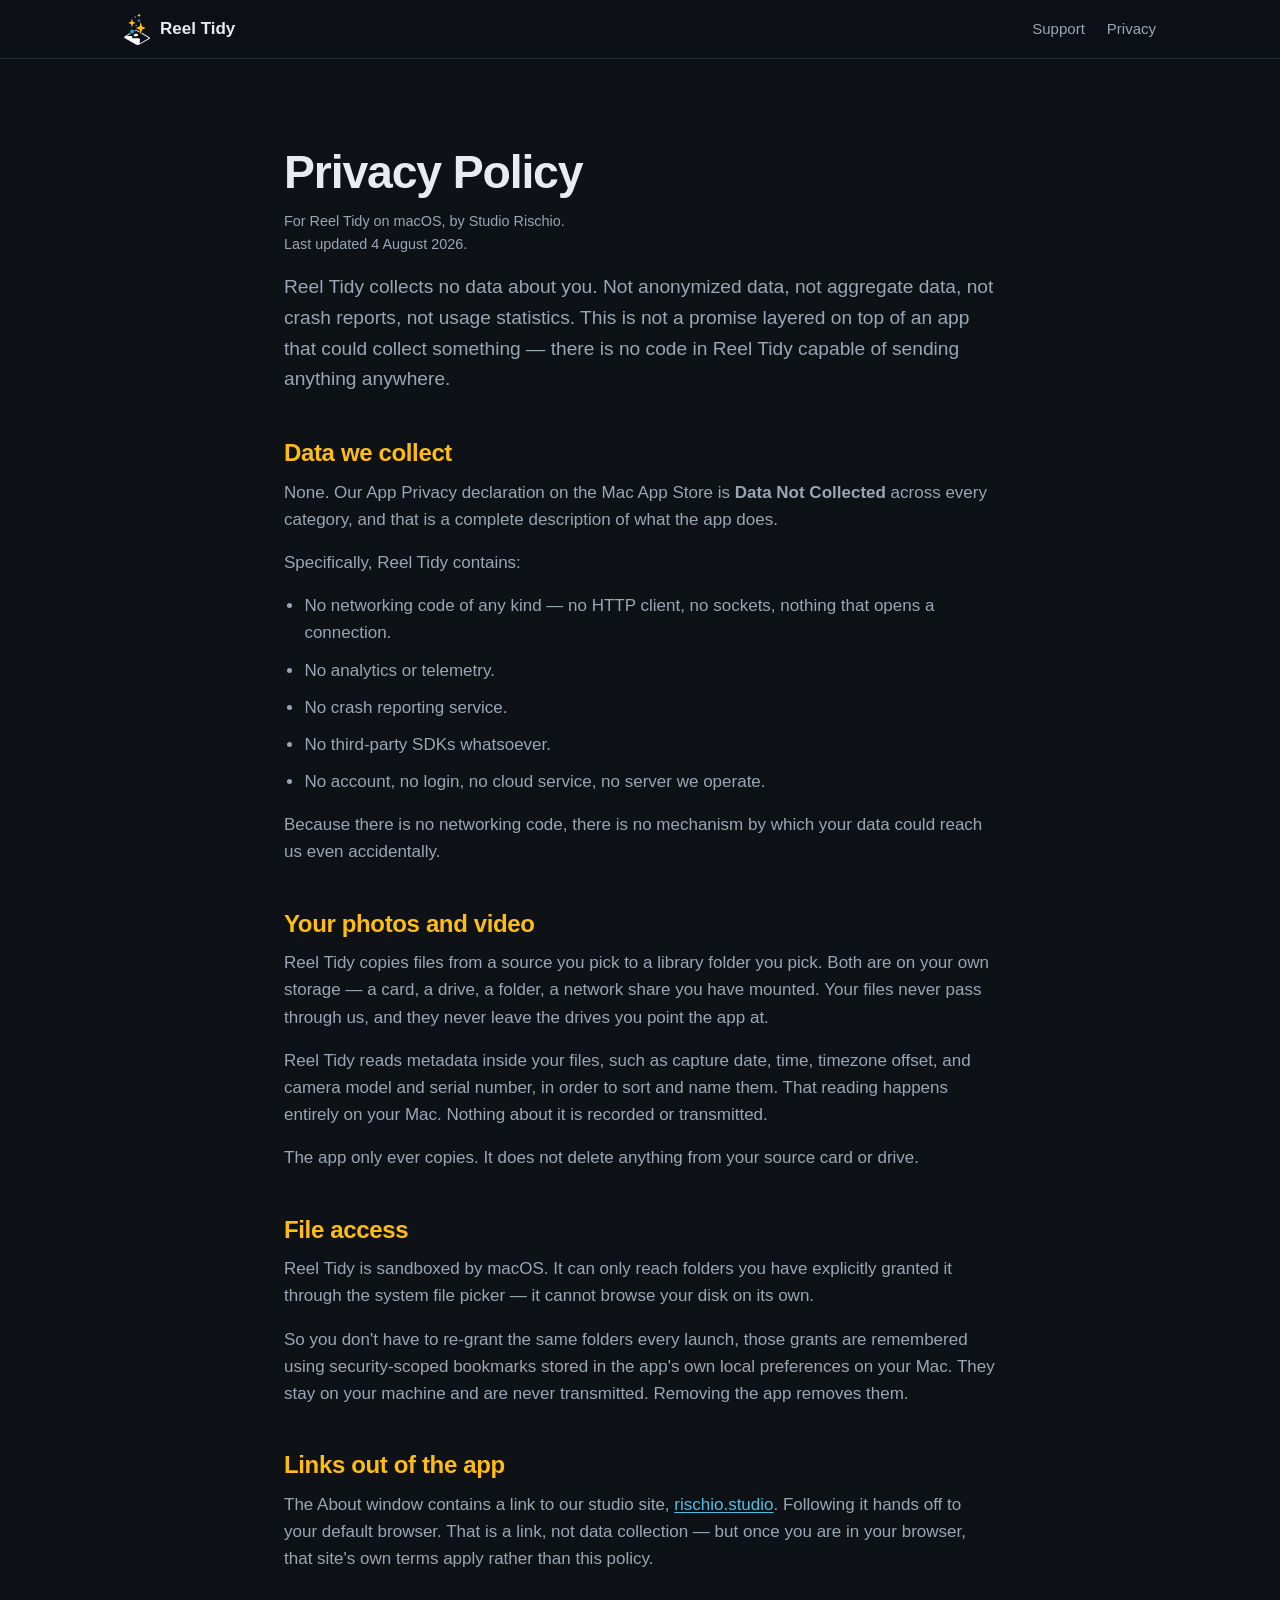
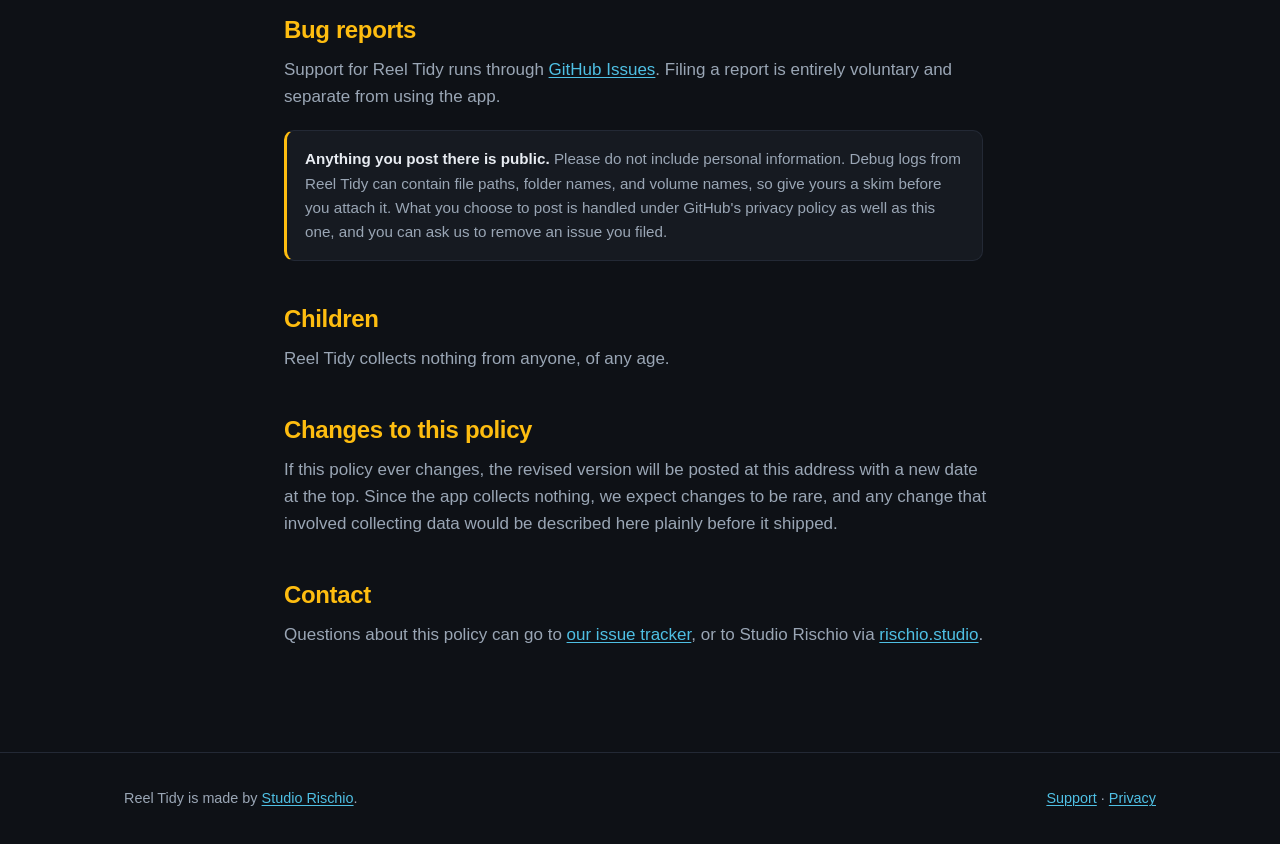
==== privacy.html @ 3fe1f8e8 "added privacy policy" ====
<!DOCTYPE html>
<html lang="en">
<head>
<meta charset="utf-8">
<meta name="viewport" content="width=device-width, initial-scale=1">
<meta name="color-scheme" content="dark">
<title>Privacy Policy — Reel Tidy</title>
<meta name="description" content="Reel Tidy collects no data. It has no networking code, no analytics, no account, and no cloud service. Your photos and video never leave your own drives.">
<link rel="icon" href="assets/ReelTidy.svg" type="image/svg+xml">
<link rel="stylesheet" href="styles.css">
</head>
<body>

<a class="skip-link" href="#main">Skip to content</a>

<header class="site-header">
  <div class="wrap site-header__inner">
    <a class="brand" href="index.html">
      <img class="brand__mark" src="assets/ReelTidy.svg" alt="" width="32" height="40">
      <span class="brand__name">Reel Tidy</span>
    </a>
    <nav aria-label="Primary">
      <a href="index.html#support">Support</a>
      <a href="privacy.html" aria-current="page">Privacy</a>
    </nav>
  </div>
</header>

<main id="main" class="section doc">
  <div class="wrap">

    <h1>Privacy Policy</h1>
    <p class="doc__meta">
      For Reel Tidy on macOS, by Studio Rischio.<br>
      Last updated 4 August 2026.
    </p>

    <p class="doc__lede">
      Reel Tidy collects no data about you. Not anonymized data, not aggregate data, not
      crash reports, not usage statistics. This is not a promise layered on top of an app
      that could collect something — there is no code in Reel Tidy capable of sending
      anything anywhere.
    </p>

    <h2>Data we collect</h2>
    <p>
      None. Our App Privacy declaration on the Mac App Store is <strong>Data Not
      Collected</strong> across every category, and that is a complete description of what
      the app does.
    </p>
    <p>Specifically, Reel Tidy contains:</p>
    <ul class="plain-list">
      <li>No networking code of any kind — no HTTP client, no sockets, nothing that opens a connection.</li>
      <li>No analytics or telemetry.</li>
      <li>No crash reporting service.</li>
      <li>No third-party SDKs whatsoever.</li>
      <li>No account, no login, no cloud service, no server we operate.</li>
    </ul>
    <p>
      Because there is no networking code, there is no mechanism by which your data could
      reach us even accidentally.
    </p>

    <h2>Your photos and video</h2>
    <p>
      Reel Tidy copies files from a source you pick to a library folder you pick. Both are
      on your own storage — a card, a drive, a folder, a network share you have mounted.
      Your files never pass through us, and they never leave the drives you point the app at.
    </p>
    <p>
      Reel Tidy reads metadata inside your files, such as capture date, time, timezone
      offset, and camera model and serial number, in order to sort and name them. That
      reading happens entirely on your Mac. Nothing about it is recorded or transmitted.
    </p>
    <p>
      The app only ever copies. It does not delete anything from your source card or drive.
    </p>

    <h2>File access</h2>
    <p>
      Reel Tidy is sandboxed by macOS. It can only reach folders you have explicitly granted
      it through the system file picker — it cannot browse your disk on its own.
    </p>
    <p>
      So you don't have to re-grant the same folders every launch, those grants are
      remembered using security-scoped bookmarks stored in the app's own local preferences
      on your Mac. They stay on your machine and are never transmitted. Removing the app
      removes them.
    </p>

    <h2>Links out of the app</h2>
    <p>
      The About window contains a link to our studio site,
      <a href="https://rischio.studio/">rischio.studio</a>. Following it hands off to your
      default browser. That is a link, not data collection — but once you are in your
      browser, that site's own terms apply rather than this policy.
    </p>

    <h2>Bug reports</h2>
    <p>
      Support for Reel Tidy runs through
      <a href="https://github.com/studio-rischio/Reel-Tidy-Support/issues">GitHub Issues</a>.
      Filing a report is entirely voluntary and separate from using the app.
    </p>
    <p class="callout">
      <strong>Anything you post there is public.</strong> Please do not include personal
      information. Debug logs from Reel Tidy can contain file paths, folder names, and
      volume names, so give yours a skim before you attach it. What you choose to post is
      handled under GitHub's privacy policy as well as this one, and you can ask us to
      remove an issue you filed.
    </p>

    <h2>Children</h2>
    <p>
      Reel Tidy collects nothing from anyone, of any age.
    </p>

    <h2>Changes to this policy</h2>
    <p>
      If this policy ever changes, the revised version will be posted at this address with a
      new date at the top. Since the app collects nothing, we expect changes to be rare, and
      any change that involved collecting data would be described here plainly before it
      shipped.
    </p>

    <h2>Contact</h2>
    <p>
      Questions about this policy can go to
      <a href="https://github.com/studio-rischio/Reel-Tidy-Support/issues">our issue tracker</a>,
      or to Studio Rischio via <a href="https://rischio.studio/">rischio.studio</a>.
    </p>

  </div>
</main>

<footer class="site-footer">
  <div class="wrap site-footer__inner">
    <p>Reel Tidy is made by <a href="https://rischio.studio/">Studio Rischio</a>.</p>
    <p><a href="https://github.com/studio-rischio/Reel-Tidy-Support/issues">Support</a> · <a href="privacy.html">Privacy</a></p>
  </div>
</footer>

</body>
</html>
---- styles.css ----
/* Reel Tidy support site
   Brand colors are taken from the app icon artwork: cyan #1CA0CC, yellow #FEBD10.
   The page is dark on purpose — the app UI is dark and the screenshots sit better on it. */

:root {
  --bg:          #0E1116;
  --bg-raised:   #161A21;
  --bg-sunken:   #0A0D11;
  --line:        #232935;
  --text:        #E8ECF2;
  --text-dim:    #9AA6B5;
  --cyan:        #1CA0CC;
  --cyan-bright: #4FC0E4;
  --yellow:      #FEBD10;
  --wrap:        1080px;
  --font: -apple-system, BlinkMacSystemFont, "SF Pro Text", "Helvetica Neue", sans-serif;
  --mono: ui-monospace, SFMono-Regular, "SF Mono", Menlo, Consolas, monospace;
}

*, *::before, *::after { box-sizing: border-box; }

html { -webkit-text-size-adjust: 100%; }

body {
  margin: 0;
  background: var(--bg);
  color: var(--text);
  font-family: var(--font);
  font-size: 17px;
  line-height: 1.6;
  -webkit-font-smoothing: antialiased;
}

img { max-width: 100%; height: auto; display: block; }

a { color: var(--cyan-bright); text-decoration-thickness: 1px; text-underline-offset: 2px; }
a:hover { color: var(--yellow); }

:focus-visible {
  outline: 2px solid var(--yellow);
  outline-offset: 3px;
  border-radius: 2px;
}

code, kbd, .path, .transform__value, .legend dt {
  font-family: var(--mono);
}

.wrap {
  width: 100%;
  max-width: var(--wrap);
  margin-inline: auto;
  padding-inline: 24px;
}

.visually-hidden {
  position: absolute;
  width: 1px; height: 1px;
  margin: -1px; padding: 0; border: 0;
  clip-path: inset(50%);
  overflow: hidden;
  white-space: nowrap;
}

.skip-link {
  position: absolute;
  left: 12px; top: -60px;
  z-index: 10;
  padding: 10px 16px;
  background: var(--bg-raised);
  border: 1px solid var(--line);
  border-radius: 8px;
  transition: top .15s ease;
}
.skip-link:focus { top: 12px; }

/* ---------- header ---------- */

.site-header {
  position: sticky;
  top: 0;
  z-index: 5;
  background: rgba(14, 17, 22, .82);
  backdrop-filter: saturate(180%) blur(14px);
  border-bottom: 1px solid var(--line);
}

.site-header__inner {
  display: flex;
  align-items: center;
  justify-content: space-between;
  gap: 16px;
  min-height: 58px;
}

.brand {
  display: inline-flex;
  align-items: center;
  gap: 10px;
  color: var(--text);
  text-decoration: none;
  font-weight: 600;
}
.brand__mark { width: 26px; height: auto; }

.site-header nav { display: flex; gap: 22px; font-size: 15px; }
.site-header nav a { color: var(--text-dim); text-decoration: none; }
.site-header nav a:hover { color: var(--yellow); }

/* ---------- hero ---------- */

.hero {
  padding: clamp(56px, 10vw, 104px) 0 clamp(40px, 7vw, 72px);
  text-align: center;
  background:
    radial-gradient(closest-side at 50% 0%, rgba(28, 160, 204, .16), transparent 70%);
}

.hero__mark {
  width: clamp(96px, 16vw, 132px);
  margin: 0 auto clamp(20px, 4vw, 30px);
}

.hero__title {
  margin: 0;
  font-size: clamp(2.6rem, 8vw, 4.4rem);
  line-height: 1.05;
  letter-spacing: -.025em;
  font-weight: 700;
}

.hero__tagline {
  margin: 12px 0 0;
  font-size: clamp(1.15rem, 3.4vw, 1.5rem);
  color: var(--yellow);
  font-weight: 500;
}

.hero__lede {
  max-width: 34em;
  margin: 22px auto 0;
  color: var(--text-dim);
  font-size: clamp(1rem, 2.4vw, 1.125rem);
}

.hero__meta {
  margin: 20px 0 0;
  font-size: .9rem;
  color: var(--text-dim);
}

/* ---------- buttons ---------- */

.btn {
  display: inline-block;
  margin: 30px 0 0;
  padding: 13px 26px;
  border-radius: 10px;
  font-size: 1rem;
  font-weight: 600;
  text-decoration: none;
  border: 1px solid transparent;
}

.btn--primary {
  background: var(--cyan);
  color: #04141B;
}
.btn--primary:hover {
  background: var(--cyan-bright);
  color: #04141B;
}

/* The app is not on the store yet — this state is deliberately not a link. */
.btn--pending {
  background: transparent;
  border-color: var(--line);
  color: var(--text-dim);
  cursor: default;
}

/* ---------- sections ---------- */

.section {
  padding: clamp(48px, 8vw, 88px) 0;
  border-top: 1px solid var(--line);
}

.section--rule { background: var(--bg-sunken); }
.section--support { background: var(--bg-sunken); }

.section h2 {
  margin: 0 0 14px;
  font-size: clamp(1.6rem, 4.6vw, 2.3rem);
  letter-spacing: -.02em;
  line-height: 1.15;
}

.section__lede {
  max-width: 42em;
  margin: 0 0 32px;
  color: var(--text-dim);
  font-size: clamp(1rem, 2.4vw, 1.1rem);
}

.section__note {
  max-width: 42em;
  margin: 32px 0 0;
  color: var(--text-dim);
}

/* ---------- the naming rule ---------- */

.path {
  margin: 0 0 28px;
  padding: 16px 18px;
  background: var(--bg-raised);
  border: 1px solid var(--line);
  border-radius: 10px;
  color: var(--text-dim);
  font-size: .9rem;
  overflow-x: auto;
  white-space: nowrap;
}

.transform {
  display: grid;
  gap: 16px;
  align-items: center;
  grid-template-columns: 1fr auto 1fr;
}

.transform__side {
  padding: 18px;
  background: var(--bg-raised);
  border: 1px solid var(--line);
  border-radius: 12px;
  min-width: 0;
}

.transform__label {
  margin: 0 0 8px;
  font-size: .75rem;
  font-weight: 600;
  letter-spacing: .09em;
  text-transform: uppercase;
  color: var(--text-dim);
}

.transform__value {
  margin: 0;
  font-size: .95rem;
  overflow-x: auto;
  white-space: nowrap;
  padding-bottom: 2px;
}

.transform__value .dim { color: var(--text-dim); }
.transform__value b { font-weight: 600; }

.transform__arrow {
  margin: 0;
  font-size: 1.5rem;
  color: var(--cyan);
}

.k-date { color: var(--cyan-bright); }
.k-time { color: var(--yellow); }
.k-seq  { color: #7BD88F; }

.legend {
  margin: 30px 0 0;
  display: grid;
  gap: 18px;
  grid-template-columns: repeat(auto-fit, minmax(240px, 1fr));
}

.legend__item { margin: 0; }

.legend dt {
  margin: 0 0 6px;
  font-size: 1rem;
  font-weight: 600;
}

.legend dd {
  margin: 0;
  color: var(--text-dim);
  font-size: .95rem;
}

/* ---------- screenshot carousel ----------
   Bare app windows on transparency, each carrying its own drop shadow. Do not add
   a border-radius or box-shadow here: the radius would clip the baked-in shadow and
   a box-shadow would trace the transparent bounding box instead of the window. */

/* Slides sit stacked in normal flow until carousel.js marks the carousel ready.
   That way a blocked script still shows all four. */

.carousel__slide + .carousel__slide { margin-top: clamp(48px, 8vw, 96px); }

.carousel__slide {
  display: grid;
  grid-template-columns: 0.8fr 1.2fr;
  align-items: center;
  gap: clamp(20px, 5vw, 60px);
}

.carousel__eyebrow {
  margin: 0 0 10px;
  font-size: .75rem;
  font-weight: 600;
  letter-spacing: .12em;
  text-transform: uppercase;
  color: var(--cyan-bright);
}

.carousel__text h3 {
  margin: 0 0 14px;
  font-size: clamp(1.5rem, 4vw, 2.1rem);
  line-height: 1.15;
  letter-spacing: -.02em;
}

.carousel__sub {
  margin: 0;
  max-width: 32em;
  color: var(--text-dim);
  font-size: clamp(1rem, 2.4vw, 1.08rem);
}

.carousel__media img { width: 100%; }

/* ---- enhanced: one slide at a time ---- */

/* All slides share one grid cell, so the viewport is as tall as the tallest of
   them and nothing shifts as they change. */
.carousel.is-ready .carousel__viewport { display: grid; }

.carousel.is-ready .carousel__slide {
  grid-area: 1 / 1;
  margin: 0;
  opacity: 0;
  visibility: hidden;                    /* also keeps inactive slides out of tab order */
  transform: translateY(8px);
  transition: opacity .55s ease, transform .55s ease, visibility .55s;
}

.carousel.is-ready .carousel__slide.is-active {
  opacity: 1;
  visibility: visible;
  transform: none;
}

/* ---- controls ---- */

.carousel__controls {
  display: flex;
  align-items: center;
  justify-content: center;
  gap: 10px;
  margin-top: clamp(28px, 5vw, 44px);
}

.carousel__arrow {
  display: inline-flex;
  align-items: center;
  justify-content: center;
  width: 38px;
  height: 38px;
  padding: 0;
  background: var(--bg-raised);
  border: 1px solid var(--line);
  border-radius: 50%;
  color: var(--text);
  font-size: 1.35rem;
  line-height: 1;
  cursor: pointer;
  transition: border-color .15s ease, color .15s ease;
}

.carousel__arrow:hover {
  border-color: var(--cyan);
  color: var(--cyan-bright);
}

.carousel__dots {
  display: flex;
  align-items: center;
  gap: 8px;
  margin: 0 6px;
}

.carousel__dot {
  position: relative;
  width: 34px;
  height: 4px;
  padding: 0;
  background: var(--line);
  border: 0;
  border-radius: 2px;
  cursor: pointer;
  transition: background .2s ease;
}

/* Bigger invisible hit area — the visible bar is deliberately thin.
   Do not add overflow:hidden to the dot; it would clip this. */
.carousel__dot::before {
  content: "";
  position: absolute;
  inset: -12px -4px;
}

.carousel__dot:hover { background: var(--text-dim); }
.carousel__dot.is-active { background: rgba(28, 160, 204, .35); }

/* Fills across one interval, so it is visible that the thing advances on its own.
   The 5s duration below must match INTERVAL in carousel.js. */
.carousel__dot::after {
  content: "";
  position: absolute;
  inset: 0;
  width: 0;
  background: var(--cyan);
  border-radius: 2px;
}

.carousel__dot.is-active::after { width: 100%; }

.carousel__dot.is-timing::after {
  width: 0;
  animation: dot-fill 5s linear forwards;
}

@keyframes dot-fill {
  from { width: 0; }
  to   { width: 100%; }
}

/* ---------- feature cards ---------- */

.cards {
  list-style: none;
  margin: 0;
  padding: 0;
  display: grid;
  gap: 18px;
  grid-template-columns: repeat(auto-fit, minmax(270px, 1fr));
}

.card {
  padding: 22px;
  background: var(--bg-raised);
  border: 1px solid var(--line);
  border-radius: 12px;
}

.card h3 {
  margin: 0 0 8px;
  font-size: 1.05rem;
  color: var(--yellow);
}

.card p {
  margin: 0;
  color: var(--text-dim);
  font-size: .95rem;
}

.card code {
  font-size: .88em;
  color: var(--text);
}

/* ---------- support ---------- */

.section--support h3 {
  margin: 42px 0 12px;
  font-size: 1.15rem;
}

.checklist {
  max-width: 42em;
  margin: 0;
  padding-left: 1.3em;
  color: var(--text-dim);
}
.checklist li { margin-bottom: 8px; }

kbd {
  display: inline-block;
  padding: 1px 7px;
  margin: 0 1px;
  background: var(--bg-raised);
  border: 1px solid var(--line);
  border-bottom-width: 2px;
  border-radius: 5px;
  font-size: .85em;
  color: var(--text);
}

.callout {
  max-width: 46em;
  margin: 30px 0 0;
  padding: 16px 18px;
  background: var(--bg-raised);
  border: 1px solid var(--line);
  border-left: 3px solid var(--yellow);
  border-radius: 10px;
  color: var(--text-dim);
  font-size: .95rem;
}
.callout strong { color: var(--text); }

/* ---------- privacy ---------- */

.plain-list {
  max-width: 46em;
  margin: 0;
  padding-left: 1.2em;
  color: var(--text-dim);
}
.plain-list li { margin-bottom: 10px; }

/* ---------- prose pages (privacy policy, and anything like it) ---------- */

.doc { border-top: 0; }

.doc .wrap { max-width: 760px; }

.doc h1 {
  margin: 0 0 12px;
  font-size: clamp(2rem, 6vw, 2.9rem);
  letter-spacing: -.025em;
  line-height: 1.1;
}

.doc__meta {
  margin: 0 0 34px;
  color: var(--text-dim);
  font-size: .9rem;
}

.doc__lede {
  margin: 0 0 8px;
  font-size: clamp(1.05rem, 2.6vw, 1.2rem);
  color: var(--text);
}

.doc h2 {
  margin: 44px 0 12px;
  font-size: clamp(1.25rem, 3.4vw, 1.5rem);
  letter-spacing: -.015em;
  color: var(--yellow);
}

.doc p {
  margin: 0 0 16px;
  color: var(--text-dim);
}

.doc .plain-list { margin-bottom: 16px; }

.doc .callout { margin: 20px 0 16px; }

/* ---------- footer ---------- */

.site-footer {
  padding: 34px 0;
  border-top: 1px solid var(--line);
  color: var(--text-dim);
  font-size: .9rem;
}

.site-footer__inner {
  display: flex;
  flex-wrap: wrap;
  gap: 10px 28px;
  justify-content: space-between;
}
.site-footer p { margin: 0; }

/* ---------- narrow screens ---------- */

@media (max-width: 780px) {
  /* Stack each slide, text above its window. */
  .carousel__slide { grid-template-columns: 1fr; }
  .carousel.is-ready .carousel__slide { align-content: start; }
}

@media (max-width: 640px) {
  body { font-size: 16px; }

  .transform { grid-template-columns: 1fr; }
  .transform__arrow { transform: rotate(90deg); justify-self: center; }

  .site-header nav { gap: 16px; }
}

@media (prefers-reduced-motion: reduce) {
  * { transition: none !important; animation: none !important; }
}
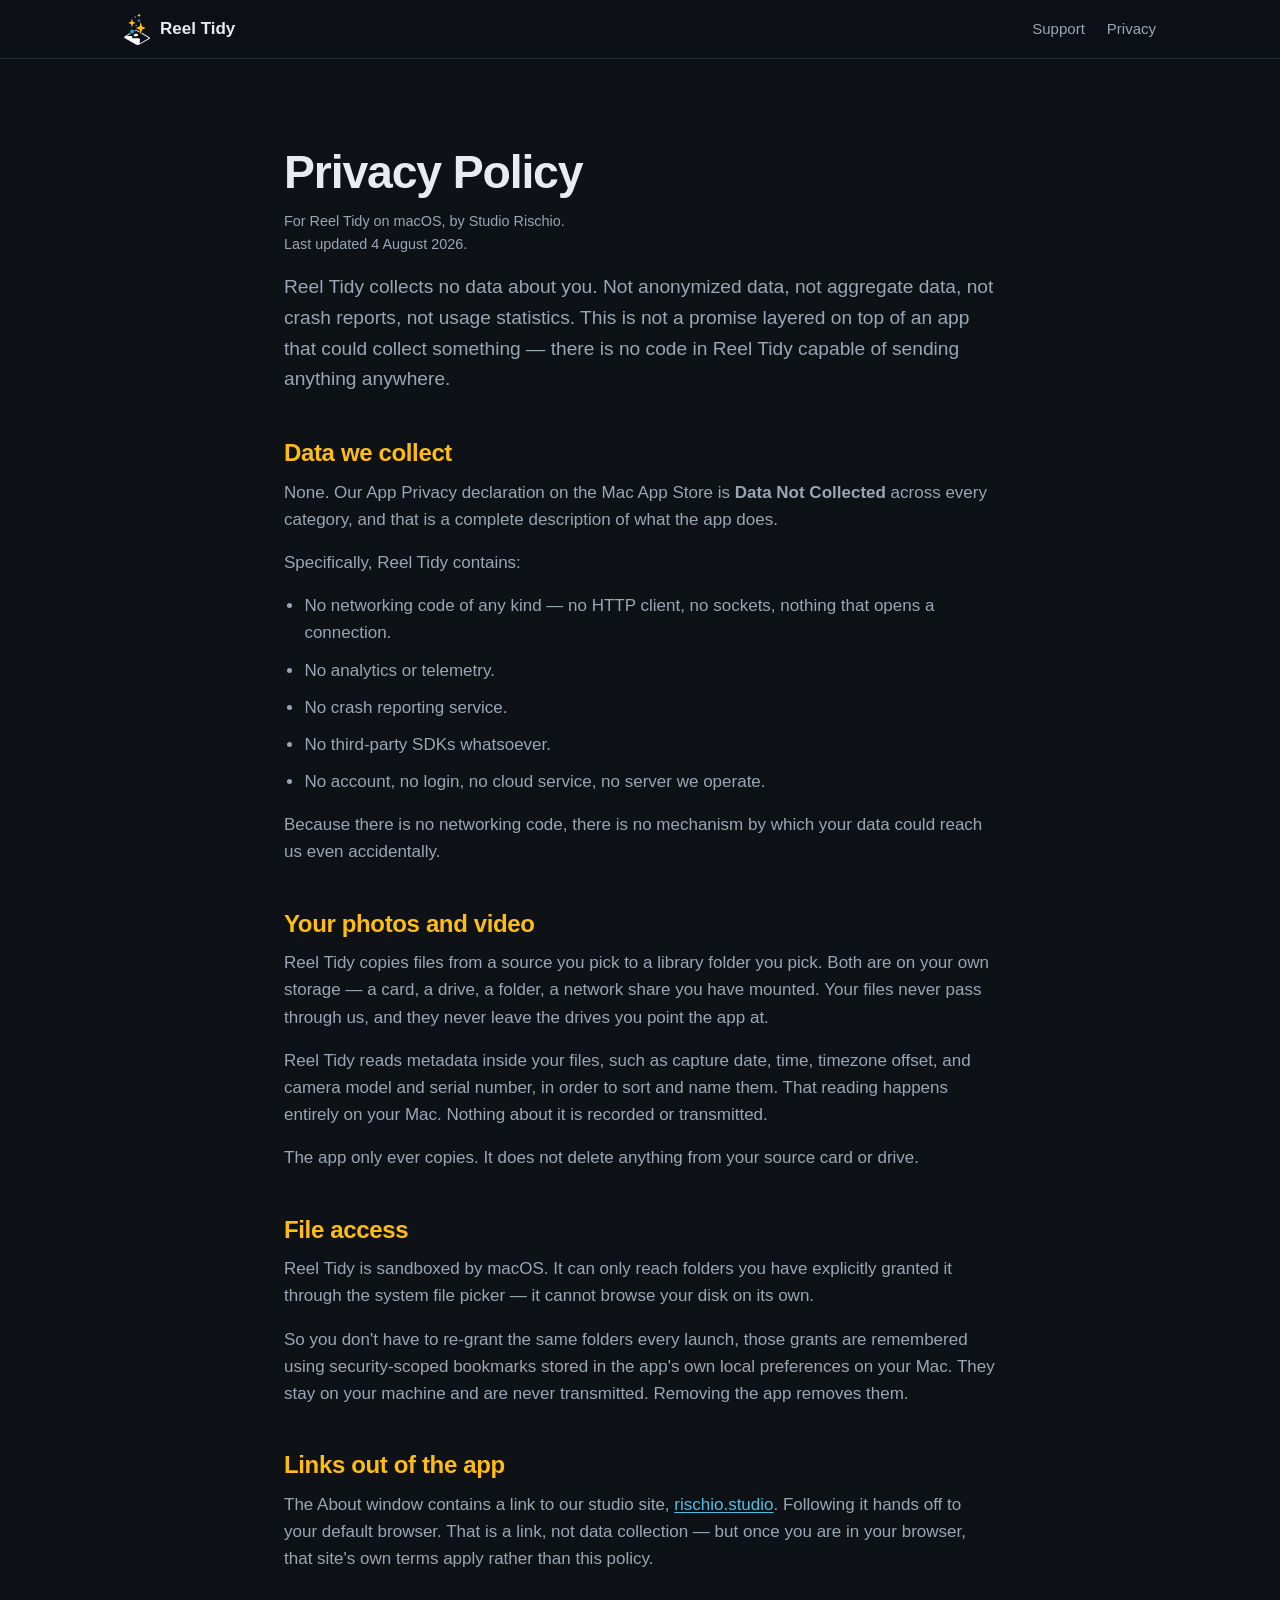
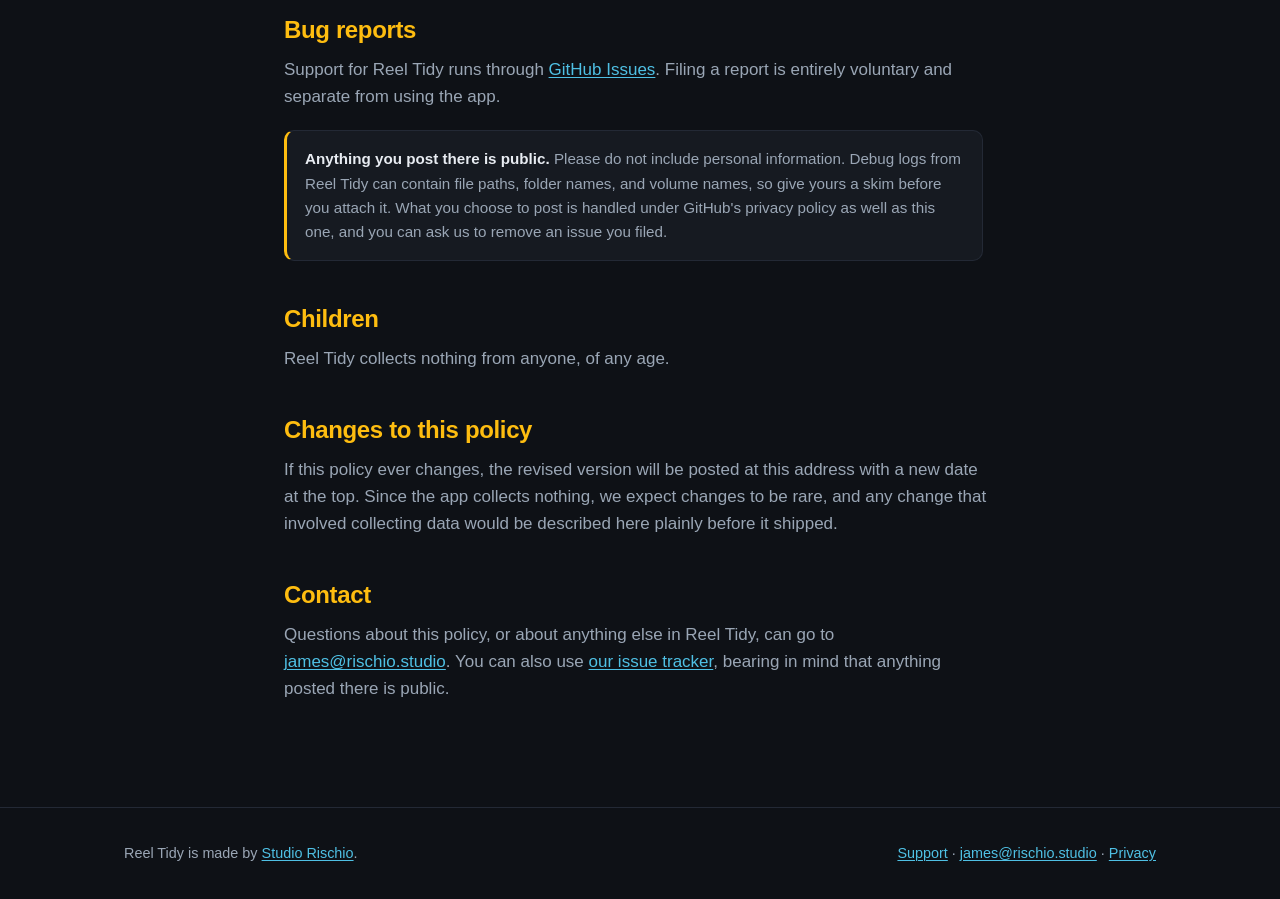
==== commit 4fd42982: "updated contact and information" ====
--- a/privacy.html
+++ b/privacy.html
@@ -125,9 +125,11 @@
 
     <h2>Contact</h2>
     <p>
-      Questions about this policy can go to
+      Questions about this policy, or about anything else in Reel Tidy, can go to
+      <a href="mailto:james@rischio.studio?subject=Reel%20Tidy%20privacy">james@rischio.studio</a>.
+      You can also use
       <a href="https://github.com/studio-rischio/Reel-Tidy-Support/issues">our issue tracker</a>,
-      or to Studio Rischio via <a href="https://rischio.studio/">rischio.studio</a>.
+      bearing in mind that anything posted there is public.
     </p>
 
   </div>
@@ -136,7 +138,7 @@
 <footer class="site-footer">
   <div class="wrap site-footer__inner">
     <p>Reel Tidy is made by <a href="https://rischio.studio/">Studio Rischio</a>.</p>
-    <p><a href="https://github.com/studio-rischio/Reel-Tidy-Support/issues">Support</a> · <a href="privacy.html">Privacy</a></p>
+    <p><a href="index.html#support">Support</a> · <a href="mailto:james@rischio.studio?subject=Reel%20Tidy%20support">james@rischio.studio</a> · <a href="privacy.html">Privacy</a></p>
   </div>
 </footer>
 
--- a/styles.css
+++ b/styles.css
@@ -171,6 +171,24 @@
   color: #04141B;
 }
 
+.btn--ghost {
+  background: transparent;
+  border-color: var(--line);
+  color: var(--text);
+}
+.btn--ghost:hover {
+  border-color: var(--cyan);
+  color: var(--cyan-bright);
+}
+
+.btn-row {
+  display: flex;
+  flex-wrap: wrap;
+  gap: 12px;
+  align-items: center;
+}
+.btn-row .btn { margin-top: 0; }
+
 /* The app is not on the store yet — this state is deliberately not a link. */
 .btn--pending {
   background: transparent;
@@ -287,6 +305,51 @@
   margin: 0;
   color: var(--text-dim);
   font-size: .95rem;
+}
+
+/* Why the frame number is in there at all. */
+.insight {
+  margin: 36px 0 0;
+  padding: 24px clamp(20px, 4vw, 28px);
+  background: var(--bg-raised);
+  border: 1px solid var(--line);
+  border-left: 3px solid var(--cyan);
+  border-radius: 12px;
+}
+
+.insight h3 {
+  margin: 0 0 12px;
+  font-size: clamp(1.1rem, 3vw, 1.3rem);
+  letter-spacing: -.01em;
+}
+
+.insight p {
+  margin: 0 0 14px;
+  max-width: 48em;
+  color: var(--text-dim);
+  font-size: .97rem;
+}
+
+.burst {
+  list-style: none;
+  margin: 20px 0;
+  padding: 14px 16px;
+  background: var(--bg-sunken);
+  border-radius: 8px;
+  font-family: var(--mono);
+  font-size: .92rem;
+  overflow-x: auto;
+}
+
+.burst li { white-space: nowrap; }
+.burst li + li { margin-top: 4px; }
+.burst .dim { color: var(--text-dim); }
+.burst b { font-weight: 600; }
+
+.insight__tail {
+  margin: 0;
+  color: var(--text);
+  font-weight: 500;
 }
 
 /* ---------- screenshot carousel ----------
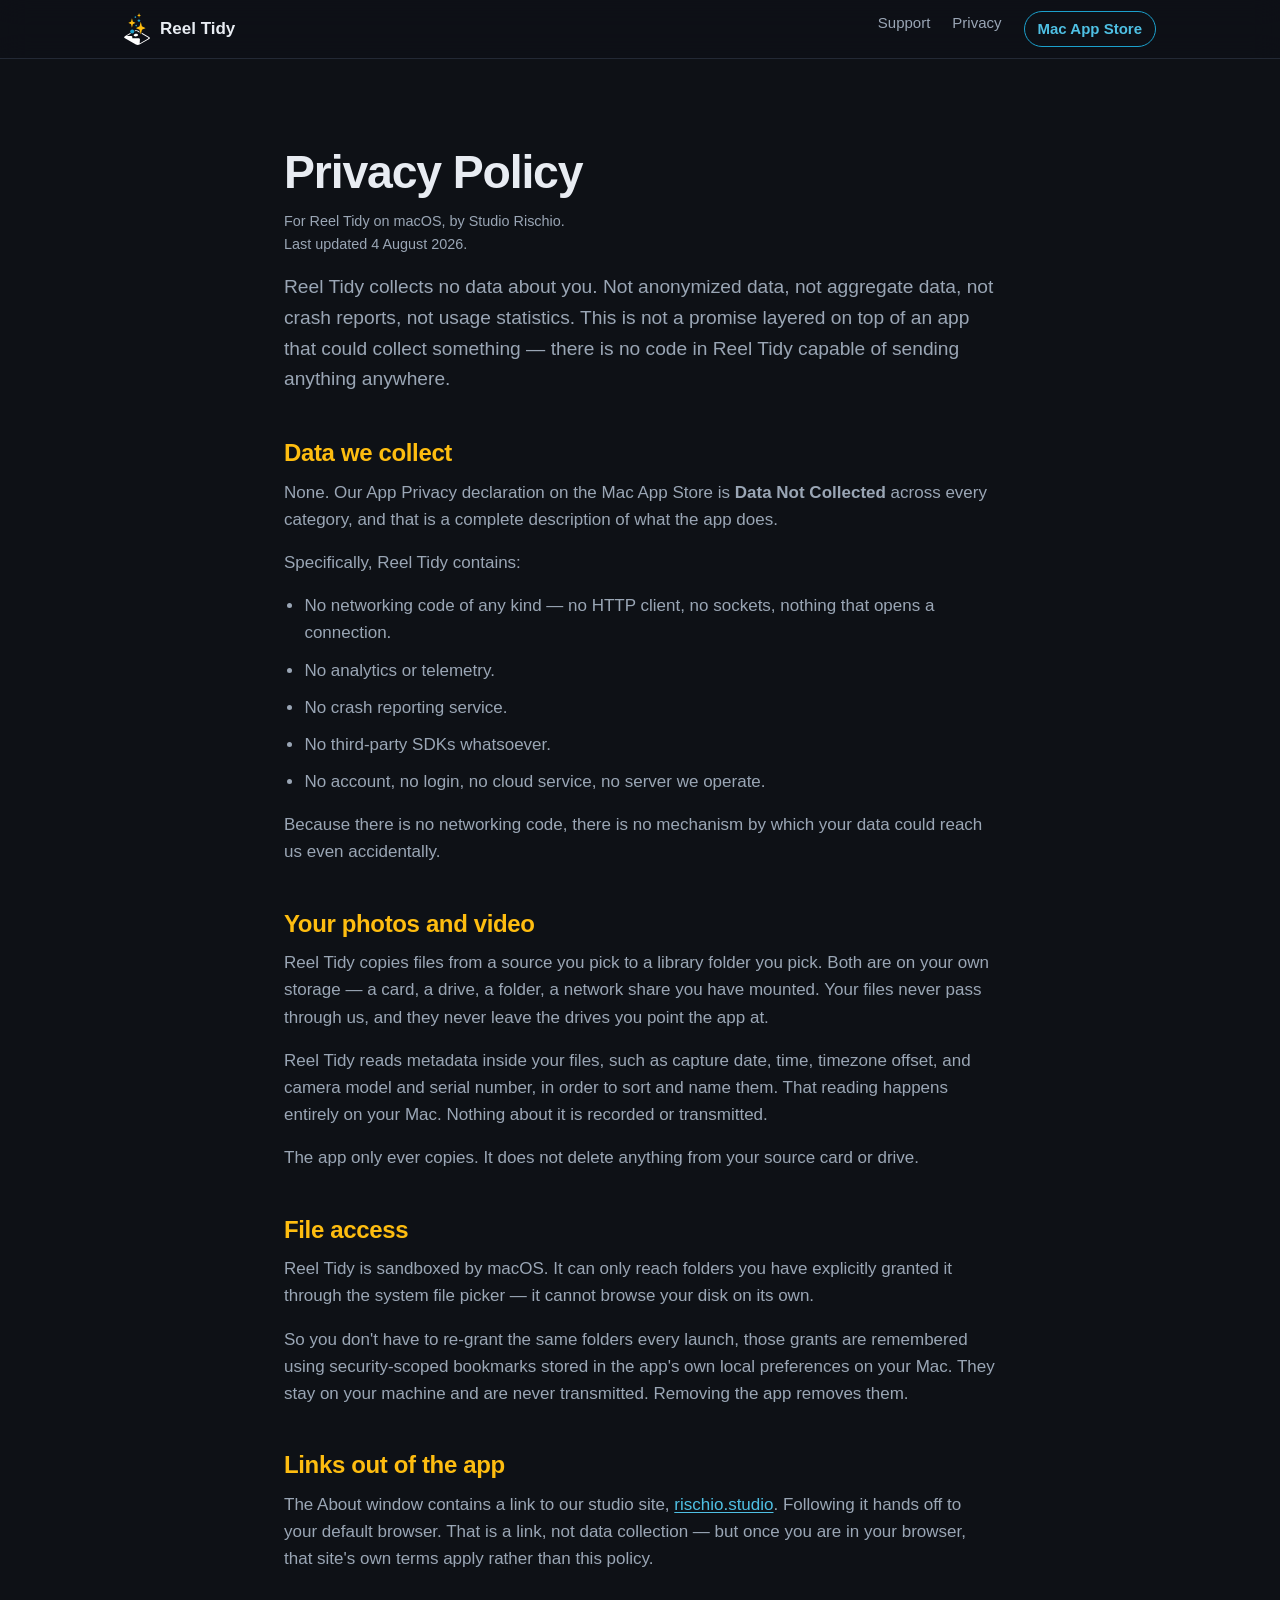
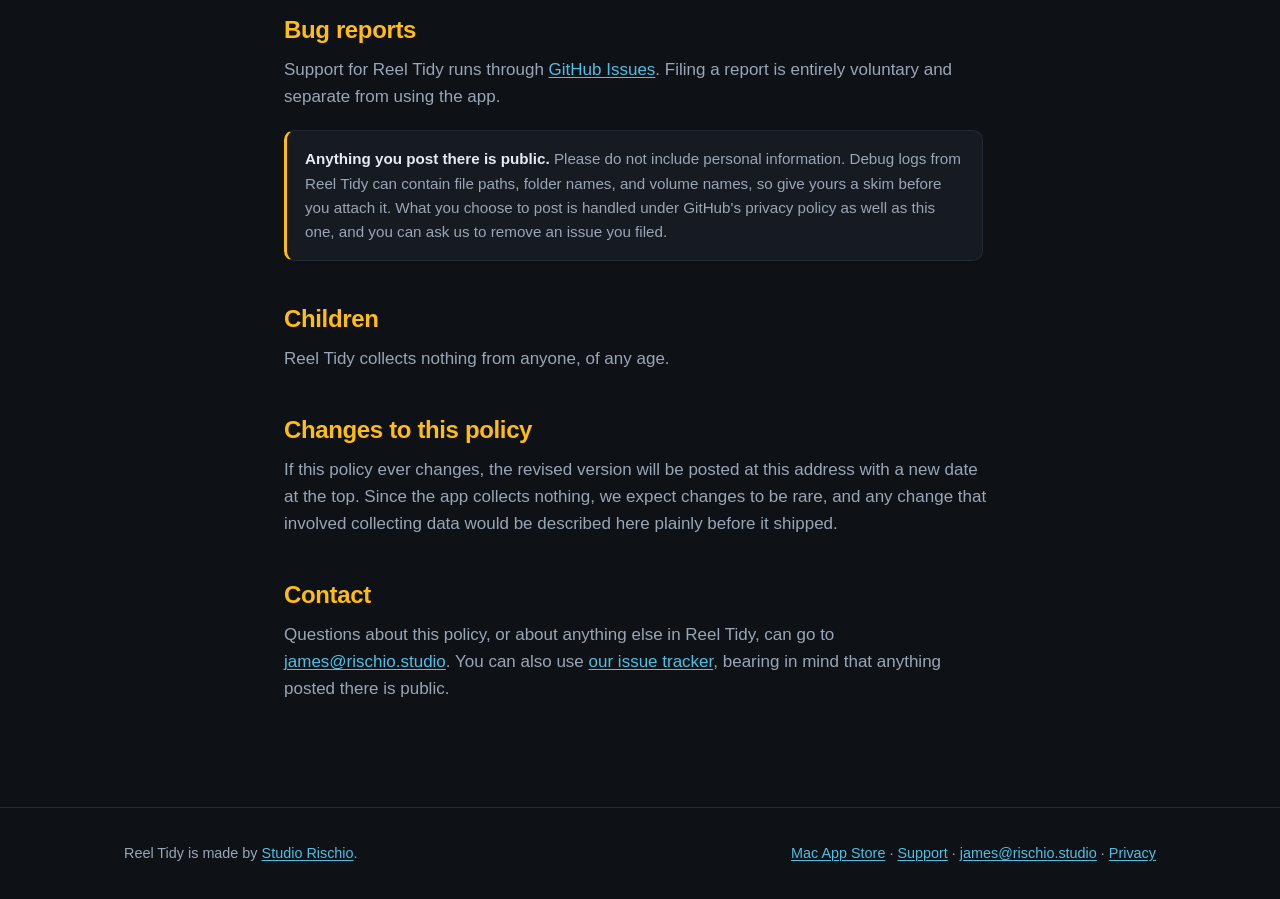
==== commit a95cae68: "Link the live Mac App Store listing The app is published, so the "Coming to the Mac App Store" place" ====
--- a/privacy.html
+++ b/privacy.html
@@ -21,7 +21,8 @@
     </a>
     <nav aria-label="Primary">
       <a href="index.html#support">Support</a>
-      <a href="privacy.html" aria-current="page">Privacy</a>
+      <a class="nav-minor" href="privacy.html" aria-current="page">Privacy</a>
+      <a class="nav-cta" href="https://apps.apple.com/us/app/reel-tidy/id6763144575?mt=12">Mac App Store</a>
     </nav>
   </div>
 </header>
@@ -138,7 +139,7 @@
 <footer class="site-footer">
   <div class="wrap site-footer__inner">
     <p>Reel Tidy is made by <a href="https://rischio.studio/">Studio Rischio</a>.</p>
-    <p><a href="index.html#support">Support</a> · <a href="mailto:james@rischio.studio?subject=Reel%20Tidy%20support">james@rischio.studio</a> · <a href="privacy.html">Privacy</a></p>
+    <p><a href="https://apps.apple.com/us/app/reel-tidy/id6763144575?mt=12">Mac App Store</a> · <a href="index.html#support">Support</a> · <a href="mailto:james@rischio.studio?subject=Reel%20Tidy%20support">james@rischio.studio</a> · <a href="privacy.html">Privacy</a></p>
   </div>
 </footer>
 
--- a/styles.css
+++ b/styles.css
@@ -107,6 +107,19 @@
 .site-header nav a { color: var(--text-dim); text-decoration: none; }
 .site-header nav a:hover { color: var(--yellow); }
 
+/* The store link is the one action in the header, so it reads as a chip. */
+.site-header nav .nav-cta {
+  padding: 5px 13px;
+  border: 1px solid var(--cyan);
+  border-radius: 999px;
+  color: var(--cyan-bright);
+  font-weight: 600;
+}
+.site-header nav .nav-cta:hover {
+  background: var(--cyan);
+  color: #04141B;
+}
+
 /* ---------- hero ---------- */
 
 .hero {
@@ -147,6 +160,26 @@
   margin: 20px 0 0;
   font-size: .9rem;
   color: var(--text-dim);
+}
+
+/* ---------- App Store badge ----------
+   Apple's artwork, used as supplied. Scale it only by height, never recolor it, and
+   keep clear space around it. Apple's minimum rendered height is 40px. */
+
+.hero__cta {
+  margin: 32px 0 0;
+}
+
+.badge-link {
+  display: inline-block;
+  padding: 6px;            /* clear space, so nothing crowds the badge */
+  border-radius: 10px;
+  line-height: 0;
+}
+
+.badge-link img {
+  width: auto;
+  height: 48px;            /* 156.1 x 40 native, proportions preserved */
 }
 
 /* ---------- buttons ---------- */
@@ -188,14 +221,6 @@
   align-items: center;
 }
 .btn-row .btn { margin-top: 0; }
-
-/* The app is not on the store yet — this state is deliberately not a link. */
-.btn--pending {
-  background: transparent;
-  border-color: var(--line);
-  color: var(--text-dim);
-  cursor: default;
-}
 
 /* ---------- sections ---------- */
 
@@ -651,6 +676,28 @@
   .carousel.is-ready .carousel__slide { align-content: start; }
 }
 
+/* Three header items overflow a phone; Privacy lives in the footer and is a whole
+   page of its own, so it is the one that goes. */
+@media (max-width: 620px) {
+  .wrap { padding-inline: 18px; }
+  .site-header nav { gap: 14px; font-size: 14px; }
+  .site-header nav .nav-minor { display: none; }
+  .site-header nav .nav-cta { padding: 5px 11px; }
+}
+
+/* Narrower still: drop the wordmark so the icon carries the brand and the store
+   link stays on screen. Hidden visually, not removed — the link keeps its name. */
+@media (max-width: 380px) {
+  .brand__name {
+    position: absolute;
+    width: 1px; height: 1px;
+    margin: -1px; padding: 0; border: 0;
+    clip-path: inset(50%);
+    overflow: hidden;
+    white-space: nowrap;
+  }
+}
+
 @media (max-width: 640px) {
   body { font-size: 16px; }
 
